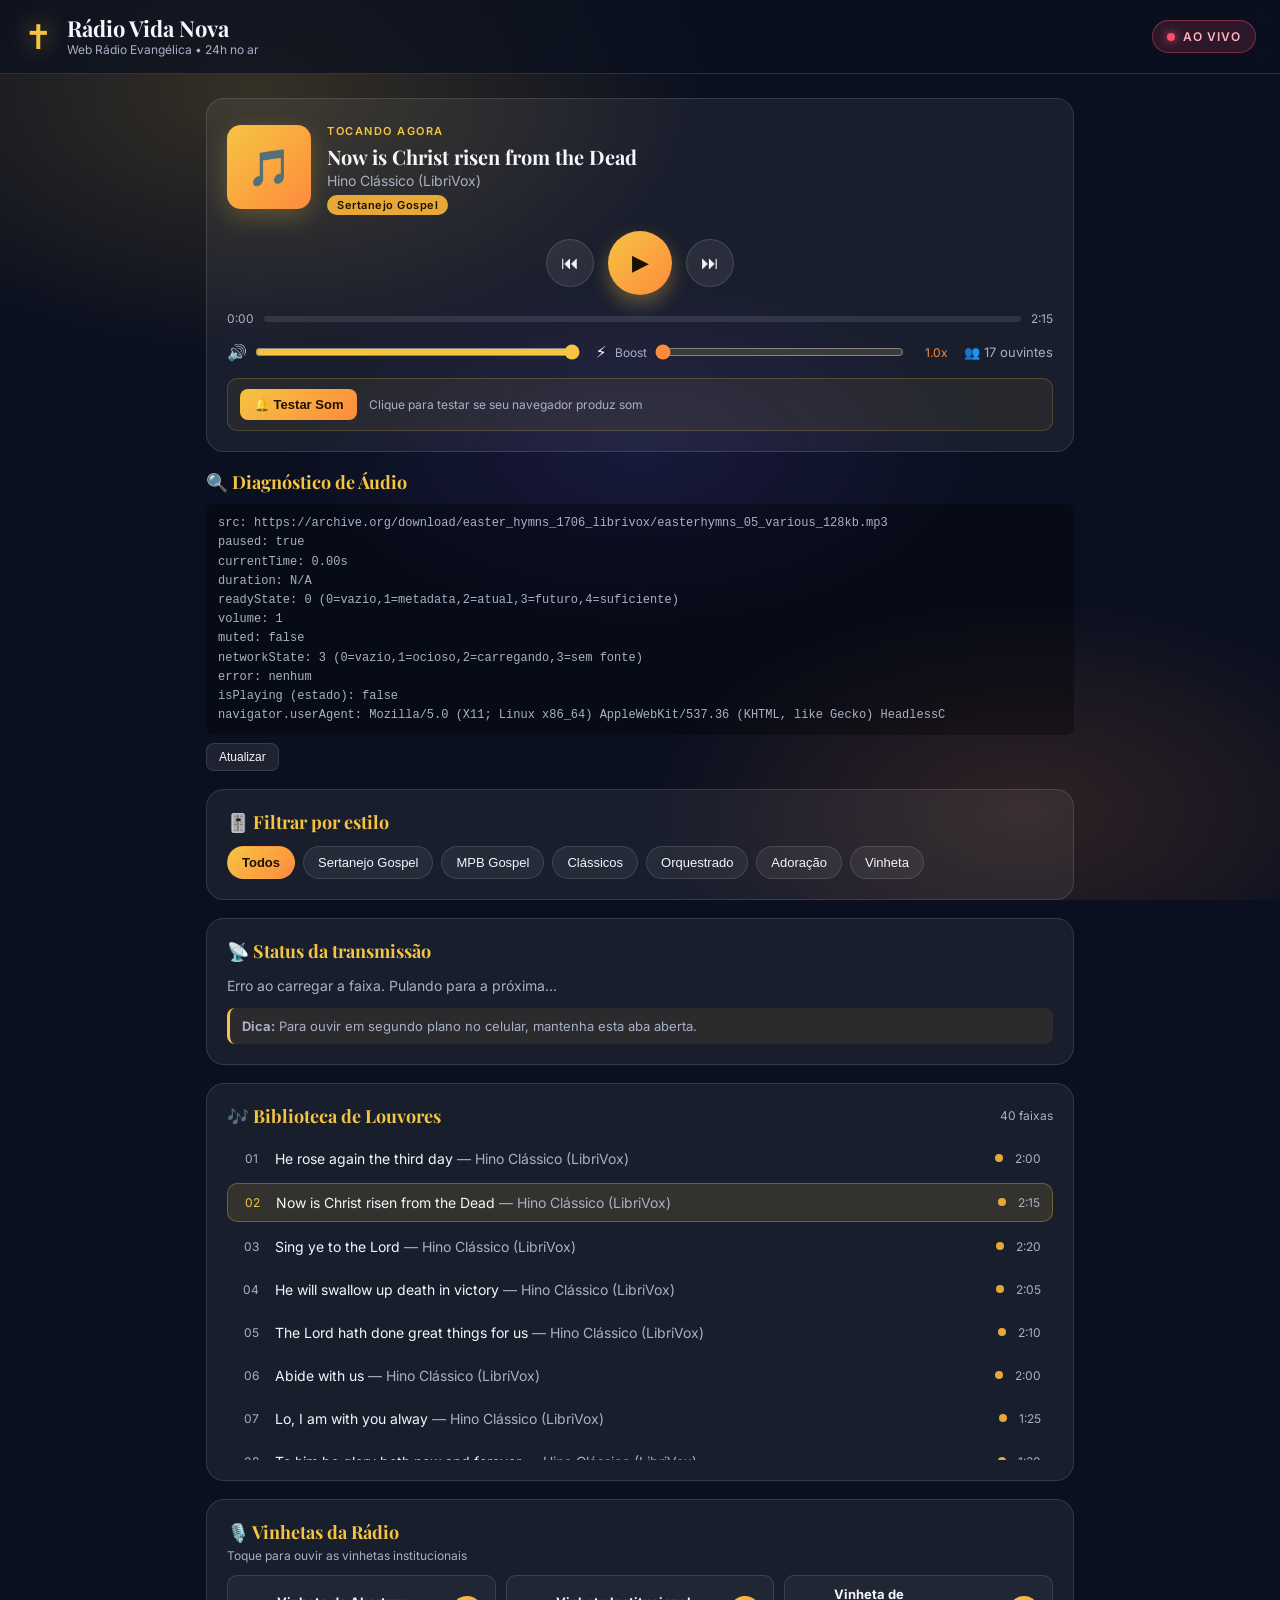
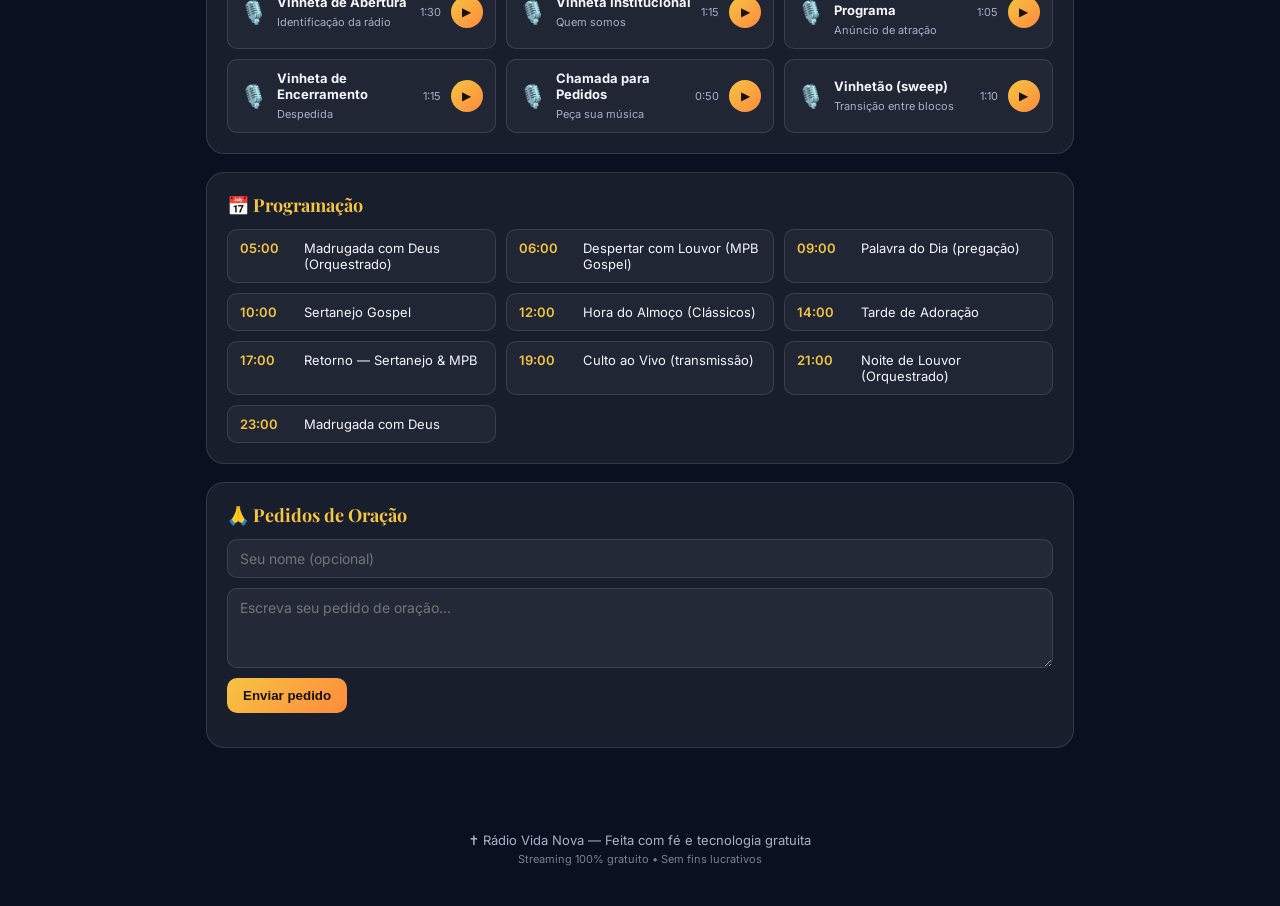
==== index.html @ 23f51cfd "Rádio Vida Nova - Web Rádio Evangélica" ====
<!DOCTYPE html>
<html lang="pt-BR">
<head>
  <meta charset="UTF-8" />
  <meta name="viewport" content="width=device-width, initial-scale=1.0" />
  <title>Rádio Vida Nova — Web Rádio Evangélica</title>
  <meta name="description" content="Rádio Vida Nova — Sertanejo gospel, MPB gospel, clássicos e orquestrados. 24 horas no ar." />
  <link rel="preconnect" href="https://fonts.googleapis.com" />
  <link rel="preconnect" href="https://fonts.gstatic.com" crossorigin />
  <link href="https://fonts.googleapis.com/css2?family=Playfair+Display:wght@600;700&family=Inter:wght@400;500;600&display=swap" rel="stylesheet" />
  <link rel="stylesheet" href="style.css" />
</head>
<body>
  <div class="bg-glow"></div>

  <header class="topbar">
    <div class="brand">
      <span class="brand-icon">✝</span>
      <div>
        <h1>Rádio Vida Nova</h1>
        <p>Web Rádio Evangélica • 24h no ar</p>
      </div>
    </div>
    <div class="live-badge" id="liveBadge">
      <span class="dot"></span> AO VIVO
    </div>
  </header>

  <main class="container">
    <!-- Player principal -->
    <section class="player-card">
      <div class="player-left">
        <div class="cover" id="cover">
          <div class="cover-icon">🎵</div>
          <div class="eq-bars" id="eqBars">
            <span></span><span></span><span></span><span></span><span></span>
          </div>
        </div>
        <div class="track-info">
          <span class="now-playing">Tocando agora</span>
          <h2 id="trackTitle">Bem-vindo à Rádio Vida Nova</h2>
          <p id="trackArtist">Louvores e palavras de fé</p>
          <span class="genre-tag" id="trackGenre"></span>
        </div>
      </div>

      <div class="player-controls">
        <button class="ctrl-btn" id="prevBtn" aria-label="Anterior">⏮</button>
        <button class="ctrl-btn play-btn" id="playBtn" aria-label="Tocar/Pausar">▶</button>
        <button class="ctrl-btn" id="nextBtn" aria-label="Próxima">⏭</button>
      </div>

      <div class="player-progress">
        <span id="currentTime">0:00</span>
        <div class="progress-bar" id="progressBar">
          <div class="progress-fill" id="progressFill"></div>
        </div>
        <span id="duration">0:00</span>
      </div>

      <div class="player-extra">
        <div class="volume">
          <span>🔊</span>
          <input type="range" id="volume" min="0" max="1" step="0.01" value="1" />
        </div>
        <div class="boost">
          <span>⚡</span>
          <label for="boost">Boost</label>
          <input type="range" id="boost" min="1" max="3" step="0.1" value="1" />
          <span id="boostVal">1.0x</span>
        </div>
        <div class="listeners">
          <span>👥</span> <span id="listeners">--</span> ouvintes
        </div>
      </div>

      <!-- Teste de som -->
      <div class="test-sound">
        <button id="testSoundBtn" class="test-btn">🔔 Testar Som</button>
        <span id="testSoundStatus" class="test-status">Clique para testar se seu navegador produz som</span>
      </div>
    </section>

    <!-- Diagnóstico de áudio -->
    <section class="diag-card" id="diagCard">
      <h3>🔍 Diagnóstico de Áudio</h3>
      <div id="diagInfo" class="diag-info">Carregando...</div>
      <button id="refreshDiag" class="diag-btn">Atualizar</button>
    </section>

    <!-- Filtro por gênero -->
    <section class="filter-card">
      <h3>🎚️ Filtrar por estilo</h3>
      <div class="filter-buttons" id="filterButtons">
        <button class="filter-btn active" data-genre="all">Todos</button>
        <button class="filter-btn" data-genre="sertanejo">Sertanejo Gospel</button>
        <button class="filter-btn" data-genre="mpb">MPB Gospel</button>
        <button class="filter-btn" data-genre="classico">Clássicos</button>
        <button class="filter-btn" data-genre="orquestrado">Orquestrado</button>
        <button class="filter-btn" data-genre="adoracao">Adoração</button>
        <button class="filter-btn" data-genre="vinheta">Vinheta</button>
      </div>
    </section>

    <!-- Status -->
    <section class="status-card">
      <h3>📡 Status da transmissão</h3>
      <p id="statusText">Carregando player...</p>
      <div class="tips">
        <strong>Dica:</strong> Para ouvir em segundo plano no celular, mantenha esta aba aberta.
      </div>
    </section>

    <!-- Playlist -->
    <section class="playlist-card">
      <div class="playlist-header">
        <h3>🎶 Biblioteca de Louvores</h3>
        <span id="trackCount">0 faixas</span>
      </div>
      <ul class="playlist" id="playlist"></ul>
    </section>

    <!-- Vinhetas -->
    <section class="vignette-card">
      <h3>🎙️ Vinhetas da Rádio</h3>
      <p class="small">Toque para ouvir as vinhetas institucionais</p>
      <div class="vignette-grid" id="vignetteGrid"></div>
    </section>

    <!-- Programação -->
    <section class="schedule-card">
      <h3>📅 Programação</h3>
      <div class="schedule-grid">
        <div class="schedule-item">
          <span class="time">05:00</span>
          <span class="show">Madrugada com Deus (Orquestrado)</span>
        </div>
        <div class="schedule-item">
          <span class="time">06:00</span>
          <span class="show">Despertar com Louvor (MPB Gospel)</span>
        </div>
        <div class="schedule-item">
          <span class="time">09:00</span>
          <span class="show">Palavra do Dia (pregação)</span>
        </div>
        <div class="schedule-item">
          <span class="time">10:00</span>
          <span class="show">Sertanejo Gospel</span>
        </div>
        <div class="schedule-item">
          <span class="time">12:00</span>
          <span class="show">Hora do Almoço (Clássicos)</span>
        </div>
        <div class="schedule-item">
          <span class="time">14:00</span>
          <span class="show">Tarde de Adoração</span>
        </div>
        <div class="schedule-item">
          <span class="time">17:00</span>
          <span class="show">Retorno — Sertanejo & MPB</span>
        </div>
        <div class="schedule-item">
          <span class="time">19:00</span>
          <span class="show">Culto ao Vivo (transmissão)</span>
        </div>
        <div class="schedule-item">
          <span class="time">21:00</span>
          <span class="show">Noite de Louvor (Orquestrado)</span>
        </div>
        <div class="schedule-item">
          <span class="time">23:00</span>
          <span class="show">Madrugada com Deus</span>
        </div>
      </div>
    </section>

    <!-- Pedidos de oração -->
    <section class="prayer-card">
      <h3>🙏 Pedidos de Oração</h3>
      <form id="prayerForm">
        <input type="text" id="prayerName" placeholder="Seu nome (opcional)" />
        <textarea id="prayerText" placeholder="Escreva seu pedido de oração..." required></textarea>
        <button type="submit" class="submit-btn">Enviar pedido</button>
      </form>
      <div id="prayerList" class="prayer-list"></div>
    </section>
  </main>

  <footer class="footer">
    <p>✝ Rádio Vida Nova — Feita com fé e tecnologia gratuita</p>
    <p class="small">Streaming 100% gratuito • Sem fins lucrativos</p>
  </footer>

  <audio id="audio" preload="metadata"></audio>

  <script src="script.js"></script>
</body>
</html>
---- style.css ----
:root {
  --bg: #0b1020;
  --bg-2: #121833;
  --card: rgba(255, 255, 255, 0.06);
  --card-border: rgba(255, 255, 255, 0.12);
  --text: #f4f6fb;
  --muted: #a9b0c6;
  --accent: #f5c542;
  --accent-2: #ff8a3d;
  --live: #ff4d6d;
  --radius: 18px;
}

* { box-sizing: border-box; margin: 0; padding: 0; }

html, body {
  font-family: 'Inter', system-ui, -apple-system, sans-serif;
  background: var(--bg);
  color: var(--text);
  min-height: 100vh;
  overflow-x: hidden;
}

.bg-glow {
  position: fixed;
  inset: 0;
  background:
    radial-gradient(60% 50% at 20% 10%, rgba(245, 197, 66, 0.18), transparent 60%),
    radial-gradient(50% 40% at 80% 90%, rgba(255, 138, 61, 0.15), transparent 60%),
    radial-gradient(40% 30% at 50% 50%, rgba(124, 92, 255, 0.12), transparent 70%);
  pointer-events: none;
  z-index: 0;
}

.topbar {
  position: sticky;
  top: 0;
  z-index: 10;
  display: flex;
  align-items: center;
  justify-content: space-between;
  padding: 16px 24px;
  backdrop-filter: blur(12px);
  background: rgba(11, 16, 32, 0.7);
  border-bottom: 1px solid var(--card-border);
}

.brand { display: flex; align-items: center; gap: 14px; }
.brand-icon {
  font-size: 34px;
  color: var(--accent);
  filter: drop-shadow(0 0 12px rgba(245,197,66,0.6));
}
.brand h1 {
  font-family: 'Playfair Display', serif;
  font-size: 22px;
  line-height: 1.1;
}
.brand p { color: var(--muted); font-size: 12px; margin-top: 2px; }

.live-badge {
  display: flex;
  align-items: center;
  gap: 8px;
  padding: 8px 14px;
  border-radius: 999px;
  background: rgba(255, 77, 109, 0.15);
  border: 1px solid rgba(255, 77, 109, 0.4);
  color: #ffb3c1;
  font-size: 12px;
  font-weight: 600;
  letter-spacing: 1px;
}
.live-badge .dot {
  width: 8px; height: 8px;
  border-radius: 50%;
  background: var(--live);
  box-shadow: 0 0 10px var(--live);
  animation: pulse 1.4s infinite;
}
@keyframes pulse {
  0%, 100% { opacity: 1; transform: scale(1); }
  50% { opacity: 0.5; transform: scale(1.3); }
}

.container {
  position: relative;
  z-index: 1;
  max-width: 900px;
  margin: 0 auto;
  padding: 24px 16px 60px;
  display: flex;
  flex-direction: column;
  gap: 18px;
}

.card, .player-card, .status-card, .playlist-card, .schedule-card, .prayer-card, .filter-card, .vignette-card {
  background: var(--card);
  border: 1px solid var(--card-border);
  border-radius: var(--radius);
  padding: 20px;
  backdrop-filter: blur(8px);
}

.player-card {
  display: grid;
  gap: 16px;
}
.player-left {
  display: flex;
  align-items: center;
  gap: 16px;
}
.cover {
  width: 84px; height: 84px;
  border-radius: 14px;
  background: linear-gradient(135deg, var(--accent), var(--accent-2));
  display: flex;
  align-items: center;
  justify-content: center;
  font-size: 36px;
  flex-shrink: 0;
  box-shadow: 0 8px 24px rgba(245,197,66,0.25);
}
.cover.playing {
  animation: spin 12s linear infinite;
}
.cover .eq-bars {
  position: absolute;
  bottom: 6px;
  left: 50%;
  transform: translateX(-50%);
  display: flex;
  gap: 3px;
  align-items: flex-end;
  height: 24px;
  opacity: 0;
  transition: opacity 0.3s;
}
.cover.playing .eq-bars { opacity: 1; }
.eq-bars span {
  width: 4px;
  background: #1a1200;
  border-radius: 2px;
  animation: eq 0.8s ease-in-out infinite;
}
.eq-bars span:nth-child(1) { height: 8px; animation-delay: 0s; }
.eq-bars span:nth-child(2) { height: 16px; animation-delay: 0.1s; }
.eq-bars span:nth-child(3) { height: 24px; animation-delay: 0.2s; }
.eq-bars span:nth-child(4) { height: 12px; animation-delay: 0.3s; }
.eq-bars span:nth-child(5) { height: 18px; animation-delay: 0.4s; }
@keyframes eq {
  0%, 100% { transform: scaleY(0.4); }
  50% { transform: scaleY(1); }
}
.cover { position: relative; overflow: hidden; }
@keyframes spin {
  from { transform: rotate(0deg); }
  to { transform: rotate(360deg); }
}
.track-info { min-width: 0; }
.now-playing {
  font-size: 11px;
  text-transform: uppercase;
  letter-spacing: 1.5px;
  color: var(--accent);
  font-weight: 600;
}
.track-info h2 {
  font-family: 'Playfair Display', serif;
  font-size: 20px;
  margin-top: 4px;
  white-space: nowrap;
  overflow: hidden;
  text-overflow: ellipsis;
}
.track-info p { color: var(--muted); font-size: 14px; margin-top: 2px; }
.genre-tag {
  display: inline-block;
  margin-top: 6px;
  padding: 3px 10px;
  border-radius: 999px;
  font-size: 11px;
  font-weight: 600;
  color: #1a1200;
  letter-spacing: 0.5px;
}

.player-controls {
  display: flex;
  align-items: center;
  justify-content: center;
  gap: 14px;
}
.ctrl-btn {
  background: rgba(255,255,255,0.08);
  border: 1px solid var(--card-border);
  color: var(--text);
  width: 48px; height: 48px;
  border-radius: 50%;
  font-size: 18px;
  cursor: pointer;
  transition: all 0.2s;
  display: flex; align-items: center; justify-content: center;
}
.ctrl-btn:hover { background: rgba(255,255,255,0.15); transform: scale(1.05); }
.play-btn {
  width: 64px; height: 64px;
  background: linear-gradient(135deg, var(--accent), var(--accent-2));
  color: #1a1200;
  font-size: 22px;
  border: none;
  box-shadow: 0 8px 20px rgba(245,197,66,0.35);
}
.play-btn:hover { transform: scale(1.08); }

.player-progress {
  display: flex;
  align-items: center;
  gap: 10px;
  font-size: 12px;
  color: var(--muted);
}
.progress-bar {
  flex: 1;
  height: 6px;
  background: rgba(255,255,255,0.1);
  border-radius: 999px;
  cursor: pointer;
  overflow: hidden;
}
.progress-fill {
  height: 100%;
  width: 0%;
  background: linear-gradient(90deg, var(--accent), var(--accent-2));
  border-radius: 999px;
  transition: width 0.1s linear;
}

.player-extra {
  display: flex;
  align-items: center;
  justify-content: space-between;
  gap: 16px;
  flex-wrap: wrap;
}
.volume {
  display: flex;
  align-items: center;
  gap: 8px;
  flex: 1;
  min-width: 140px;
}
.volume input { flex: 1; accent-color: var(--accent); }
.boost {
  display: flex;
  align-items: center;
  gap: 8px;
  flex: 1;
  min-width: 160px;
}
.boost label { font-size: 12px; color: var(--muted); }
.boost input { flex: 1; accent-color: var(--accent-2); }
#boostVal { font-size: 12px; color: var(--accent-2); min-width: 36px; text-align: right; }
.listeners { font-size: 13px; color: var(--muted); }

/* Filtro por gênero */
.filter-card h3 { font-family: 'Playfair Display', serif; font-size: 18px; margin-bottom: 12px; color: var(--accent); }
.filter-buttons {
  display: flex;
  flex-wrap: wrap;
  gap: 8px;
}
.filter-btn {
  background: rgba(255,255,255,0.06);
  border: 1px solid var(--card-border);
  color: var(--text);
  padding: 8px 14px;
  border-radius: 999px;
  font-size: 13px;
  cursor: pointer;
  transition: all 0.2s;
}
.filter-btn:hover { background: rgba(255,255,255,0.12); }
.filter-btn.active {
  background: linear-gradient(135deg, var(--accent), var(--accent-2));
  color: #1a1200;
  border-color: transparent;
  font-weight: 600;
}

/* Vinhetas */
.vignette-card h3 { font-family: 'Playfair Display', serif; font-size: 18px; margin-bottom: 4px; color: var(--accent); }
.vignette-card .small { color: var(--muted); font-size: 12px; margin-bottom: 12px; }
.vignette-grid {
  display: grid;
  grid-template-columns: repeat(auto-fit, minmax(220px, 1fr));
  gap: 10px;
}
.vignette-item {
  display: flex;
  align-items: center;
  gap: 10px;
  padding: 10px 12px;
  background: rgba(255,255,255,0.04);
  border: 1px solid var(--card-border);
  border-radius: 10px;
}
.v-icon { font-size: 22px; }
.v-info { flex: 1; min-width: 0; }
.v-info strong { display: block; font-size: 13px; }
.v-info span { font-size: 11px; color: var(--muted); }
.v-dur { font-size: 11px; color: var(--muted); }
.v-play {
  background: linear-gradient(135deg, var(--accent), var(--accent-2));
  color: #1a1200;
  border: none;
  width: 32px; height: 32px;
  border-radius: 50%;
  cursor: pointer;
  font-size: 12px;
  flex-shrink: 0;
}
.v-play:hover { transform: scale(1.1); }

/* Genre dot na playlist */
.genre-dot {
  width: 8px; height: 8px;
  border-radius: 50%;
  flex-shrink: 0;
}

.status-card h3, .playlist-card h3, .schedule-card h3, .prayer-card h3 {
  font-family: 'Playfair Display', serif;
  font-size: 18px;
  margin-bottom: 12px;
  color: var(--accent);
}
#statusText { color: var(--muted); font-size: 14px; line-height: 1.6; }
.tips {
  margin-top: 10px;
  padding: 10px 12px;
  background: rgba(245,197,66,0.08);
  border-left: 3px solid var(--accent);
  border-radius: 8px;
  font-size: 13px;
  color: var(--muted);
}

.playlist-header {
  display: flex;
  justify-content: space-between;
  align-items: center;
  margin-bottom: 12px;
}
.playlist-header h3 { margin-bottom: 0; }
#trackCount { font-size: 12px; color: var(--muted); }

.playlist {
  list-style: none;
  max-height: 320px;
  overflow-y: auto;
  display: flex;
  flex-direction: column;
  gap: 6px;
}
.playlist::-webkit-scrollbar { width: 6px; }
.playlist::-webkit-scrollbar-thumb { background: rgba(255,255,255,0.15); border-radius: 999px; }

.playlist li {
  display: flex;
  align-items: center;
  gap: 12px;
  padding: 10px 12px;
  border-radius: 10px;
  cursor: pointer;
  transition: background 0.15s;
  font-size: 14px;
}
.playlist li:hover { background: rgba(255,255,255,0.06); }
.playlist li.active {
  background: rgba(245,197,66,0.12);
  border: 1px solid rgba(245,197,66,0.3);
}
.playlist li .idx {
  width: 24px;
  color: var(--muted);
  font-size: 12px;
  text-align: center;
}
.playlist li.active .idx { color: var(--accent); }
.playlist li .title { flex: 1; }
.playlist li .dur { color: var(--muted); font-size: 12px; }

.schedule-grid {
  display: grid;
  grid-template-columns: repeat(auto-fit, minmax(220px, 1fr));
  gap: 10px;
}
.schedule-item {
  display: flex;
  gap: 12px;
  padding: 10px 12px;
  background: rgba(255,255,255,0.04);
  border-radius: 10px;
  border: 1px solid var(--card-border);
}
.schedule-item .time {
  color: var(--accent);
  font-weight: 600;
  font-size: 13px;
  min-width: 52px;
}
.schedule-item .show { font-size: 13px; color: var(--text); }

.prayer-card form {
  display: flex;
  flex-direction: column;
  gap: 10px;
  margin-bottom: 14px;
}
.prayer-card input, .prayer-card textarea {
  background: rgba(255,255,255,0.05);
  border: 1px solid var(--card-border);
  border-radius: 10px;
  padding: 10px 12px;
  color: var(--text);
  font-family: inherit;
  font-size: 14px;
  resize: vertical;
}
.prayer-card textarea { min-height: 80px; }
.submit-btn {
  background: linear-gradient(135deg, var(--accent), var(--accent-2));
  color: #1a1200;
  border: none;
  padding: 10px 16px;
  border-radius: 10px;
  font-weight: 600;
  cursor: pointer;
  transition: transform 0.15s;
  align-self: flex-start;
}
.submit-btn:hover { transform: translateY(-1px); }
.prayer-list {
  display: flex;
  flex-direction: column;
  gap: 8px;
  max-height: 260px;
  overflow-y: auto;
}
.prayer-item {
  padding: 10px 12px;
  background: rgba(255,255,255,0.04);
  border-radius: 10px;
  border-left: 3px solid var(--accent);
  font-size: 13px;
}
.prayer-item .name { color: var(--accent); font-weight: 600; font-size: 12px; }
.prayer-item .text { color: var(--muted); margin-top: 4px; }

.footer {
  position: relative;
  z-index: 1;
  text-align: center;
  padding: 24px 16px 40px;
  color: var(--muted);
  font-size: 13px;
}
.footer .small { font-size: 11px; margin-top: 4px; opacity: 0.7; }

/* Teste de som */
.test-sound {
  display: flex;
  align-items: center;
  gap: 12px;
  flex-wrap: wrap;
  padding: 10px 12px;
  background: rgba(245,197,66,0.06);
  border: 1px solid rgba(245,197,66,0.2);
  border-radius: 10px;
}
.test-btn {
  background: linear-gradient(135deg, var(--accent), var(--accent-2));
  color: #1a1200;
  border: none;
  padding: 8px 14px;
  border-radius: 8px;
  font-weight: 600;
  cursor: pointer;
  font-size: 13px;
}
.test-btn:hover { transform: translateY(-1px); }
.test-status { font-size: 12px; color: var(--muted); }

/* Diagnóstico */
.diag-card h3 { font-family: 'Playfair Display', serif; font-size: 18px; margin-bottom: 10px; color: var(--accent); }
.diag-info {
  font-family: 'Consolas', 'Courier New', monospace;
  font-size: 12px;
  color: var(--muted);
  background: rgba(0,0,0,0.3);
  padding: 10px 12px;
  border-radius: 8px;
  line-height: 1.6;
  white-space: pre-wrap;
  word-break: break-all;
}
.diag-btn {
  margin-top: 8px;
  background: rgba(255,255,255,0.08);
  border: 1px solid var(--card-border);
  color: var(--text);
  padding: 6px 12px;
  border-radius: 8px;
  cursor: pointer;
  font-size: 12px;
}

@media (max-width: 600px) {
  .topbar { padding: 12px 16px; }
  .brand h1 { font-size: 18px; }
  .cover { width: 64px; height: 64px; font-size: 28px; }
  .track-info h2 { font-size: 17px; }
}
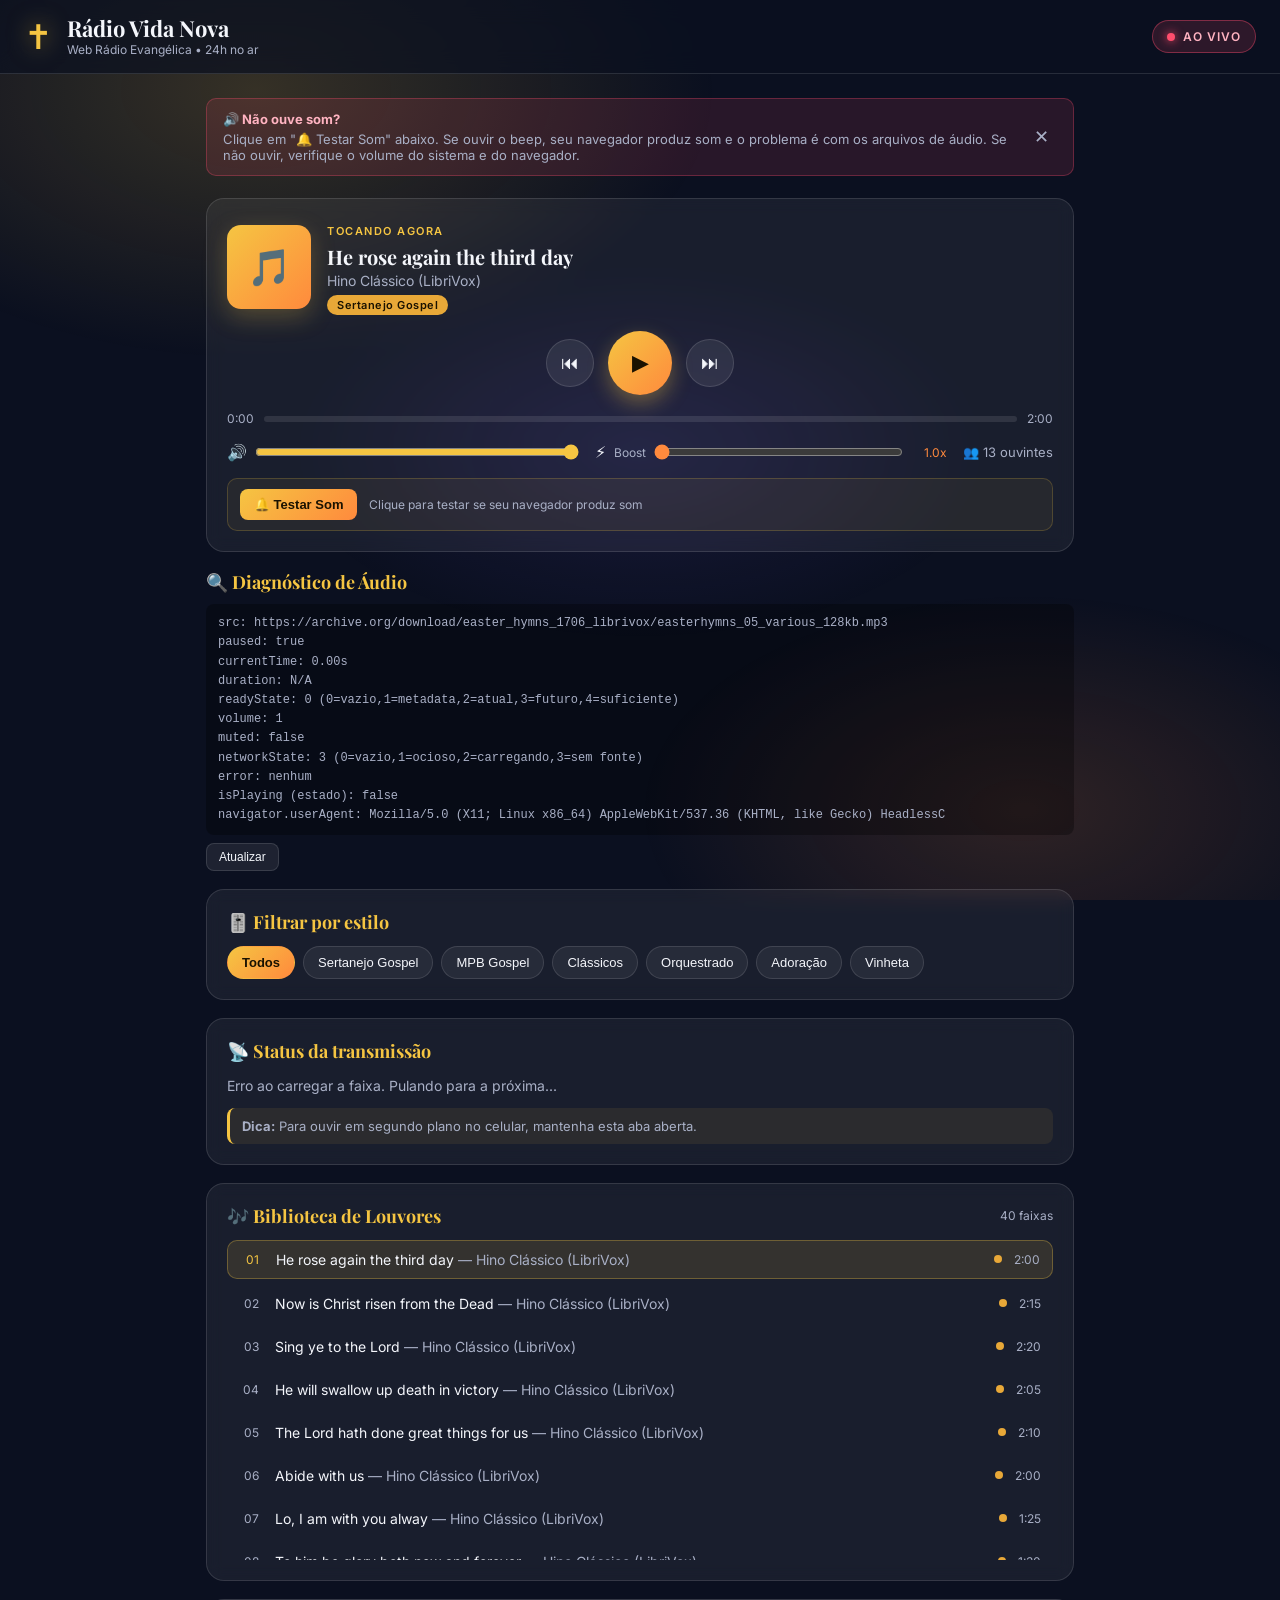
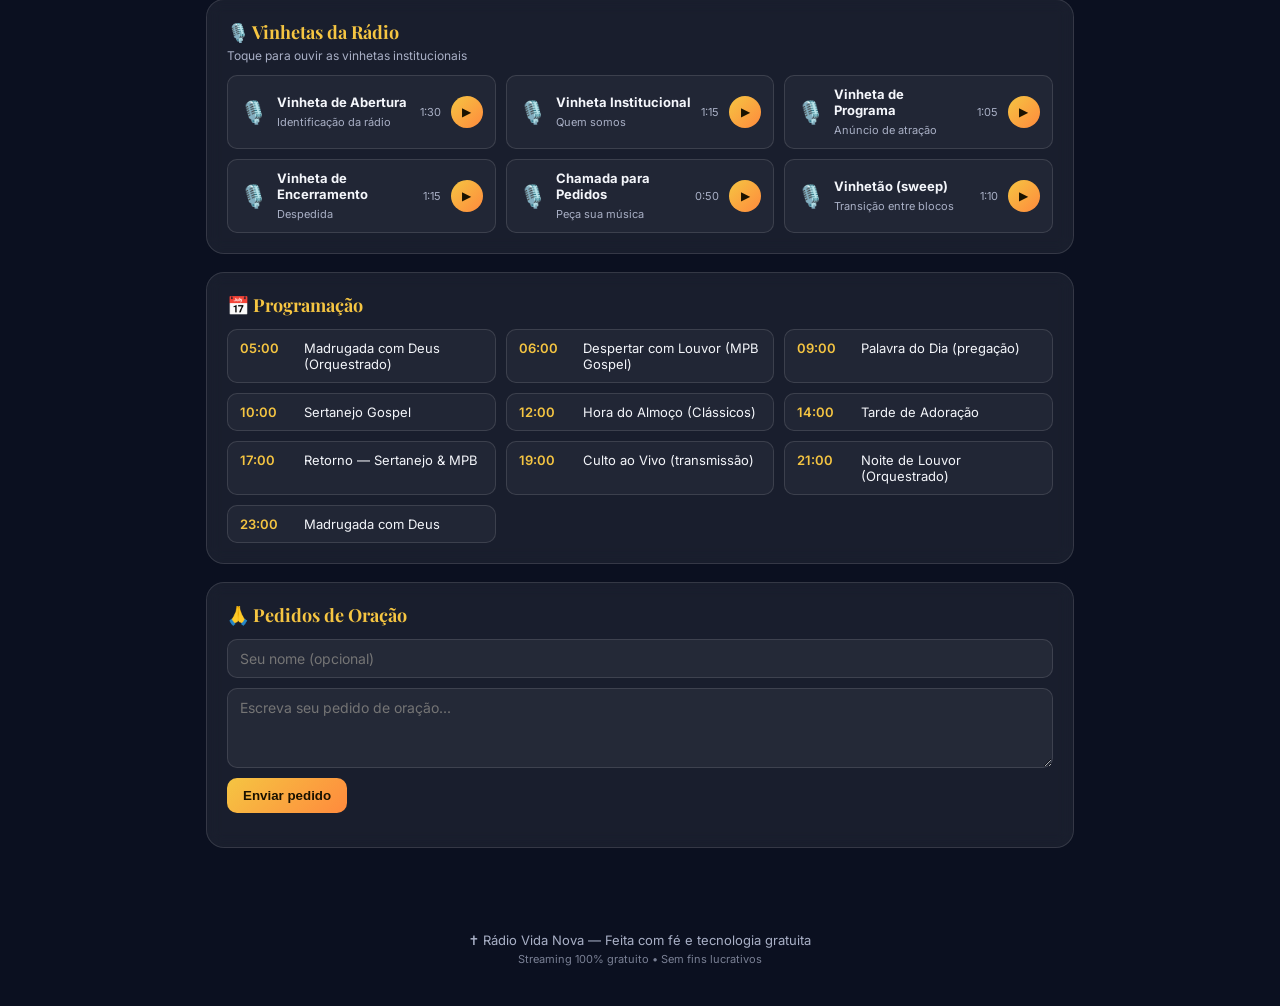
==== commit f5d083aa: "Adicionar banner de diagnóstico de som" ====
--- a/index.html
+++ b/index.html
@@ -27,6 +27,15 @@
   </header>
 
   <main class="container">
+    <!-- Aviso de diagnóstico -->
+    <section class="diag-banner" id="diagBanner">
+      <div class="diag-banner-content">
+        <strong>🔊 Não ouve som?</strong>
+        <span>Clique em "🔔 Testar Som" abaixo. Se ouvir o beep, seu navegador produz som e o problema é com os arquivos de áudio. Se não ouvir, verifique o volume do sistema e do navegador.</span>
+      </div>
+      <button id="closeBanner" class="close-banner">✕</button>
+    </section>
+
     <!-- Player principal -->
     <section class="player-card">
       <div class="player-left">
--- a/style.css
+++ b/style.css
@@ -469,6 +469,37 @@
 }
 .footer .small { font-size: 11px; margin-top: 4px; opacity: 0.7; }
 
+/* Banner de diagnóstico */
+.diag-banner {
+  display: flex;
+  align-items: center;
+  justify-content: space-between;
+  gap: 12px;
+  padding: 12px 16px;
+  background: rgba(255, 77, 109, 0.12);
+  border: 1px solid rgba(255, 77, 109, 0.3);
+  border-radius: 10px;
+  margin-bottom: 4px;
+}
+.diag-banner-content {
+  display: flex;
+  flex-direction: column;
+  gap: 4px;
+  font-size: 13px;
+}
+.diag-banner-content strong { color: #ffb3c1; }
+.diag-banner-content span { color: var(--muted); }
+.close-banner {
+  background: none;
+  border: none;
+  color: var(--muted);
+  font-size: 18px;
+  cursor: pointer;
+  padding: 4px 8px;
+  flex-shrink: 0;
+}
+.close-banner:hover { color: var(--text); }
+
 /* Teste de som */
 .test-sound {
   display: flex;
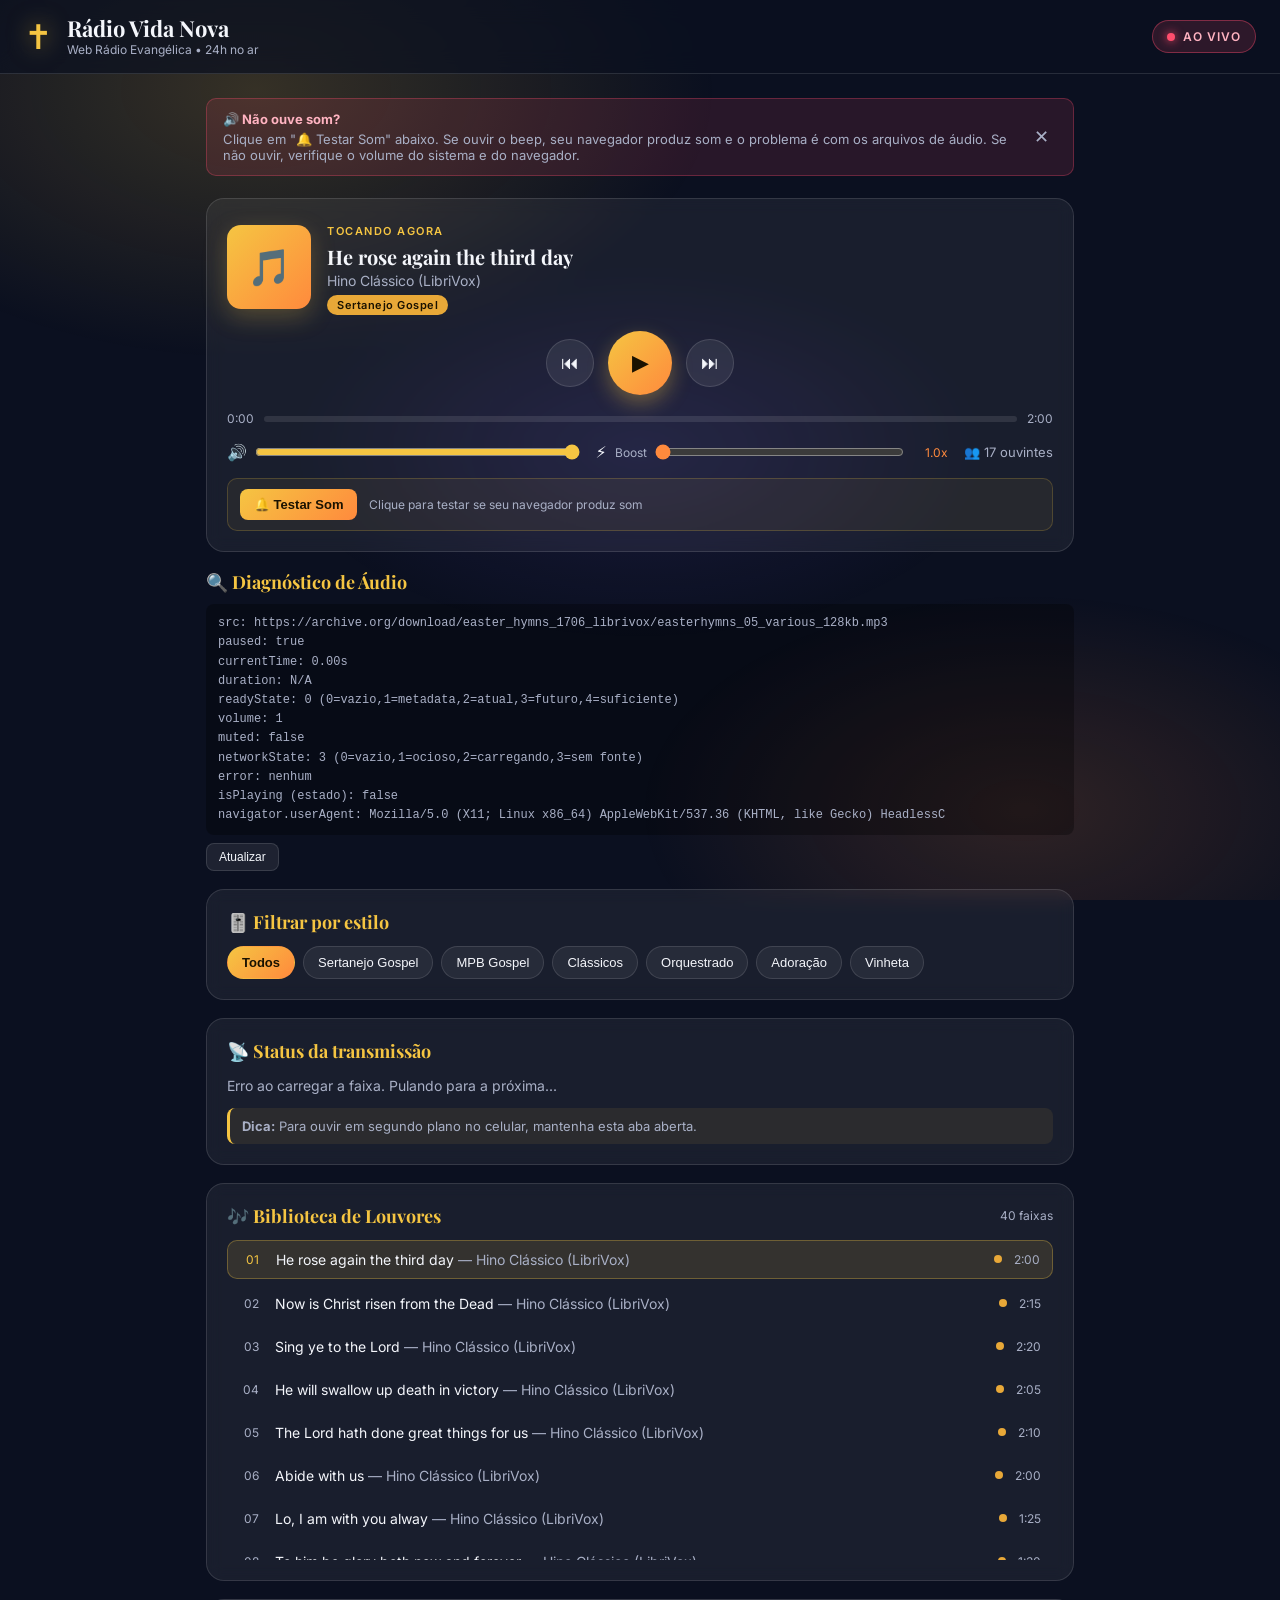
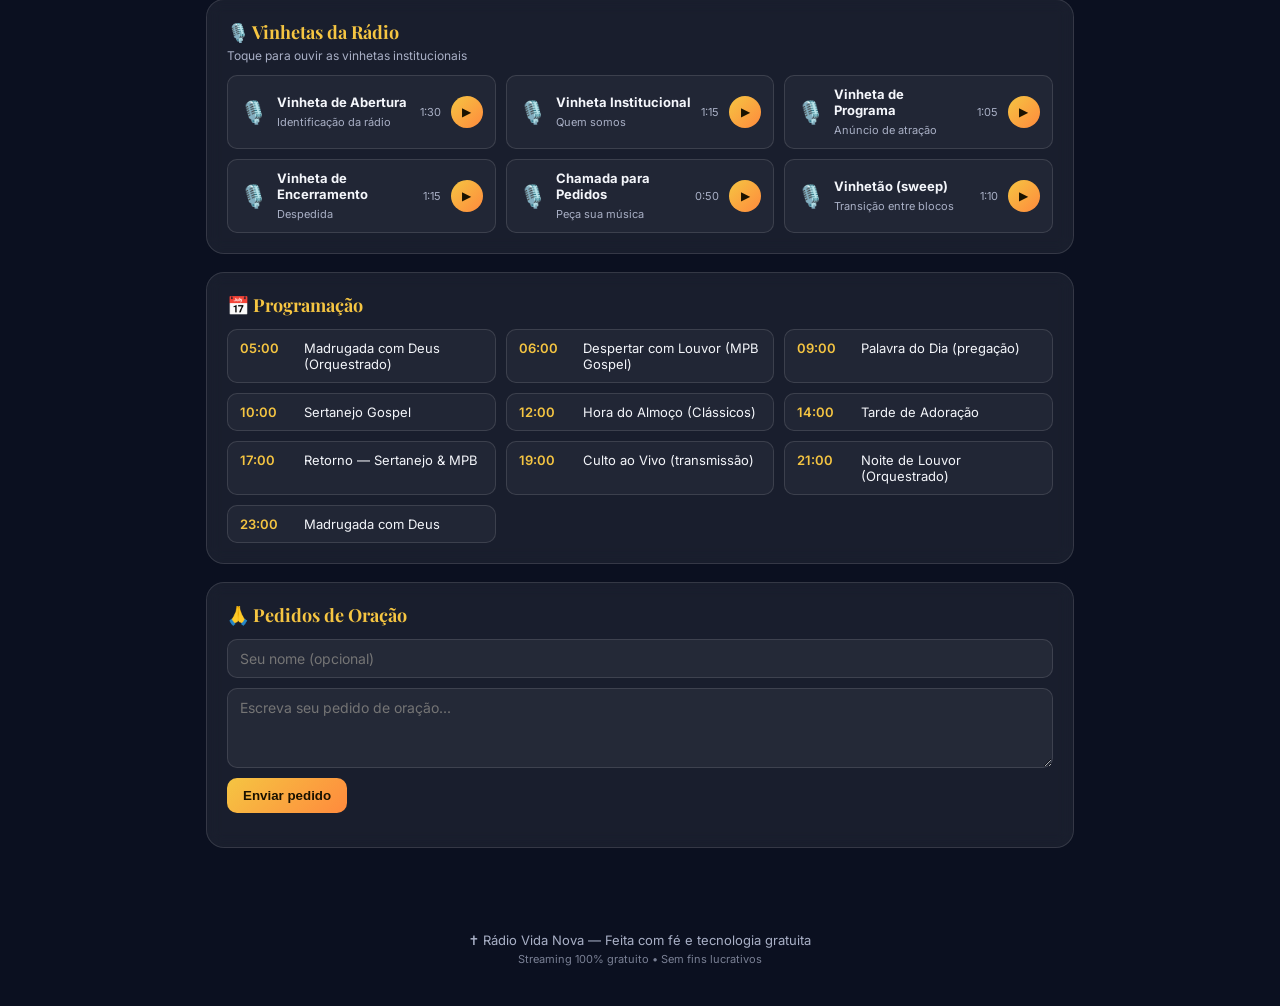
==== commit 05296596: "Corrigir áudio no mobile: AudioContext na interação do usuário" ====
--- a/index.html
+++ b/index.html
@@ -200,7 +200,7 @@
     <p class="small">Streaming 100% gratuito • Sem fins lucrativos</p>
   </footer>
 
-  <audio id="audio" preload="metadata"></audio>
+  <audio id="audio" preload="metadata" muted="false"></audio>
 
   <script src="script.js"></script>
 </body>
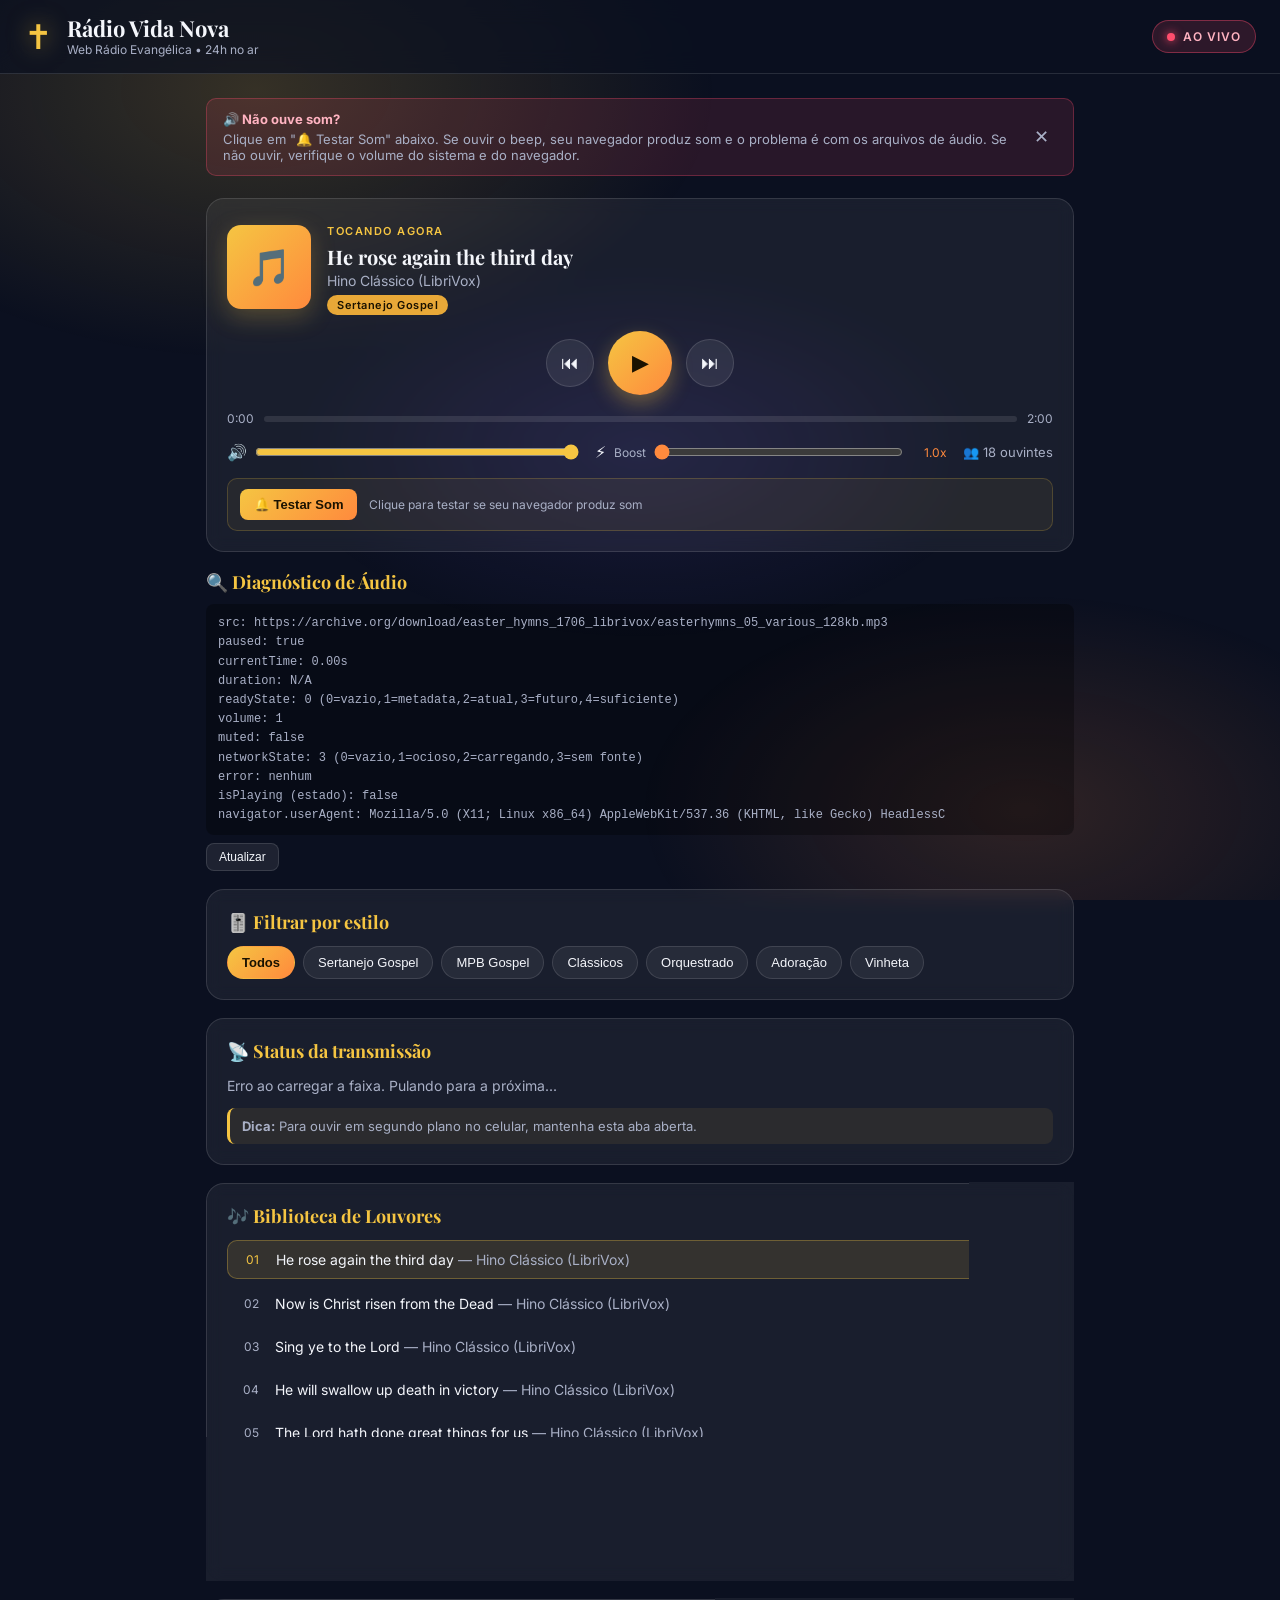
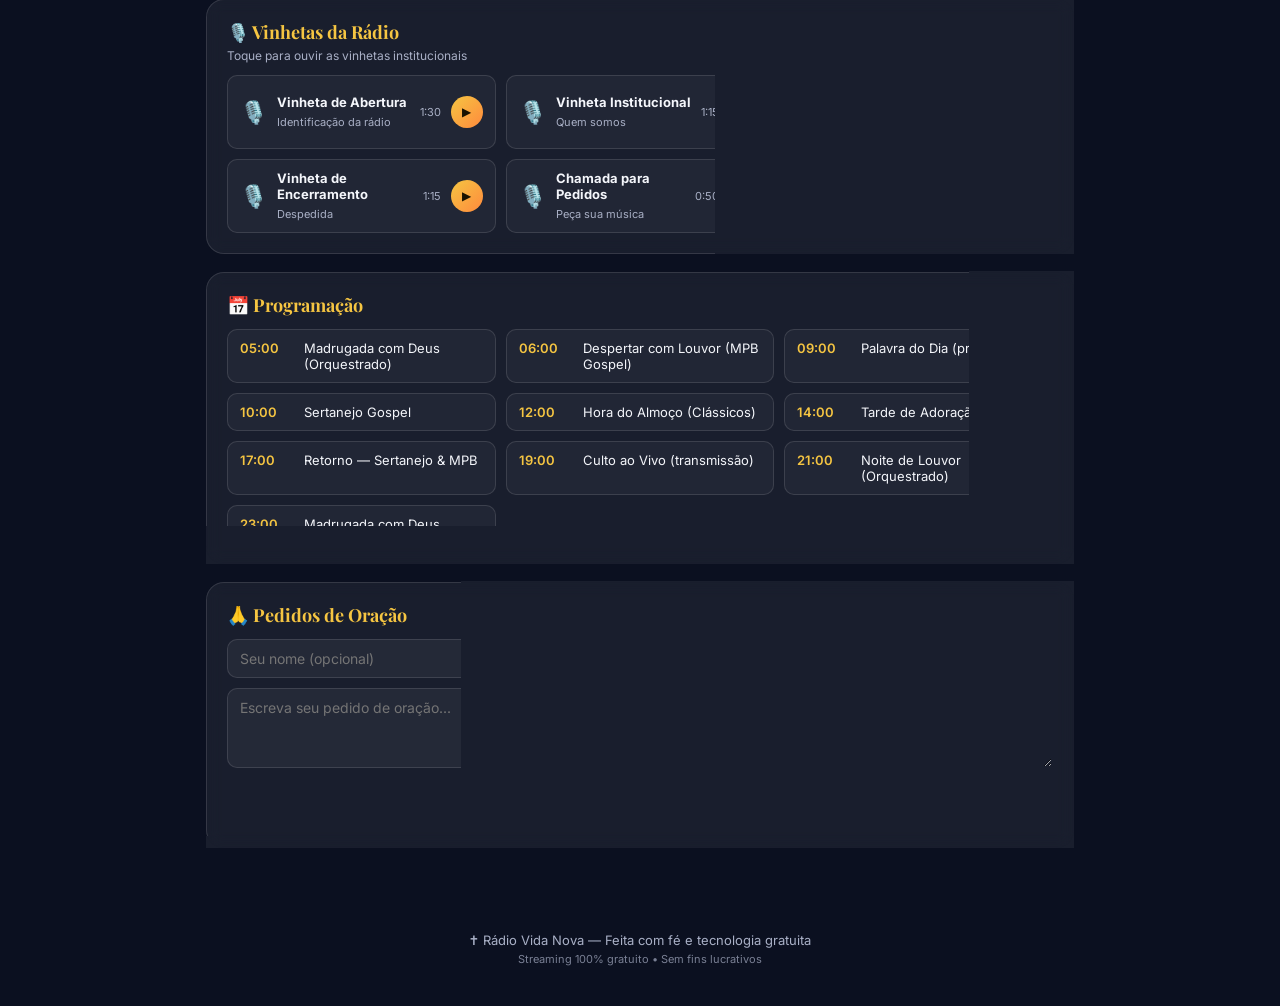
==== commit 193403fd: "Adicionar suporte PWA (Progressive Web App)" ====
--- a/index.html
+++ b/index.html
@@ -5,6 +5,13 @@
   <meta name="viewport" content="width=device-width, initial-scale=1.0" />
   <title>Rádio Vida Nova — Web Rádio Evangélica</title>
   <meta name="description" content="Rádio Vida Nova — Sertanejo gospel, MPB gospel, clássicos e orquestrados. 24 horas no ar." />
+  <!-- PWA -->
+  <link rel="manifest" href="manifest.json" />
+  <meta name="theme-color" content="#f5c542" />
+  <meta name="apple-mobile-web-app-capable" content="yes" />
+  <meta name="apple-mobile-web-app-status-bar-style" content="black-translucent" />
+  <meta name="apple-mobile-web-app-title" content="Rádio Vida Nova" />
+  <link rel="apple-touch-icon" href="icon-192.svg" />
   <link rel="preconnect" href="https://fonts.googleapis.com" />
   <link rel="preconnect" href="https://fonts.gstatic.com" crossorigin />
   <link href="https://fonts.googleapis.com/css2?family=Playfair+Display:wght@600;700&family=Inter:wght@400;500;600&display=swap" rel="stylesheet" />
@@ -12,6 +19,19 @@
 </head>
 <body>
   <div class="bg-glow"></div>
+
+  <!-- Banner de instalação PWA -->
+  <div class="install-banner" id="installBanner" style="display:none;">
+    <div class="install-content">
+      <span>📱</span>
+      <div>
+        <strong>Instalar Rádio Vida Nova</strong>
+        <span>Adicione à tela inicial para acessar como app</span>
+      </div>
+    </div>
+    <button id="installBtn" class="install-btn">Instalar</button>
+    <button id="dismissInstall" class="close-banner">✕</button>
+  </div>
 
   <header class="topbar">
     <div class="brand">
--- a/style.css
+++ b/style.css
@@ -469,6 +469,45 @@
 }
 .footer .small { font-size: 11px; margin-top: 4px; opacity: 0.7; }
 
+/* Banner de instalação PWA */
+.install-banner {
+  display: flex;
+  align-items: center;
+  justify-content: space-between;
+  gap: 12px;
+  padding: 12px 16px;
+  background: rgba(245, 197, 66, 0.12);
+  border: 1px solid rgba(245, 197, 66, 0.3);
+  border-radius: 10px;
+  margin: 8px 16px 0;
+}
+.install-content {
+  display: flex;
+  align-items: center;
+  gap: 12px;
+  flex: 1;
+}
+.install-content span:first-child { font-size: 24px; }
+.install-content div {
+  display: flex;
+  flex-direction: column;
+  gap: 2px;
+}
+.install-content strong { color: var(--accent); font-size: 14px; }
+.install-content span:last-child { color: var(--muted); font-size: 12px; }
+.install-btn {
+  background: linear-gradient(135deg, var(--accent), var(--accent-2));
+  color: #1a1200;
+  border: none;
+  padding: 8px 16px;
+  border-radius: 8px;
+  font-weight: 600;
+  cursor: pointer;
+  font-size: 13px;
+  flex-shrink: 0;
+}
+.install-btn:hover { transform: translateY(-1px); }
+
 /* Banner de diagnóstico */
 .diag-banner {
   display: flex;
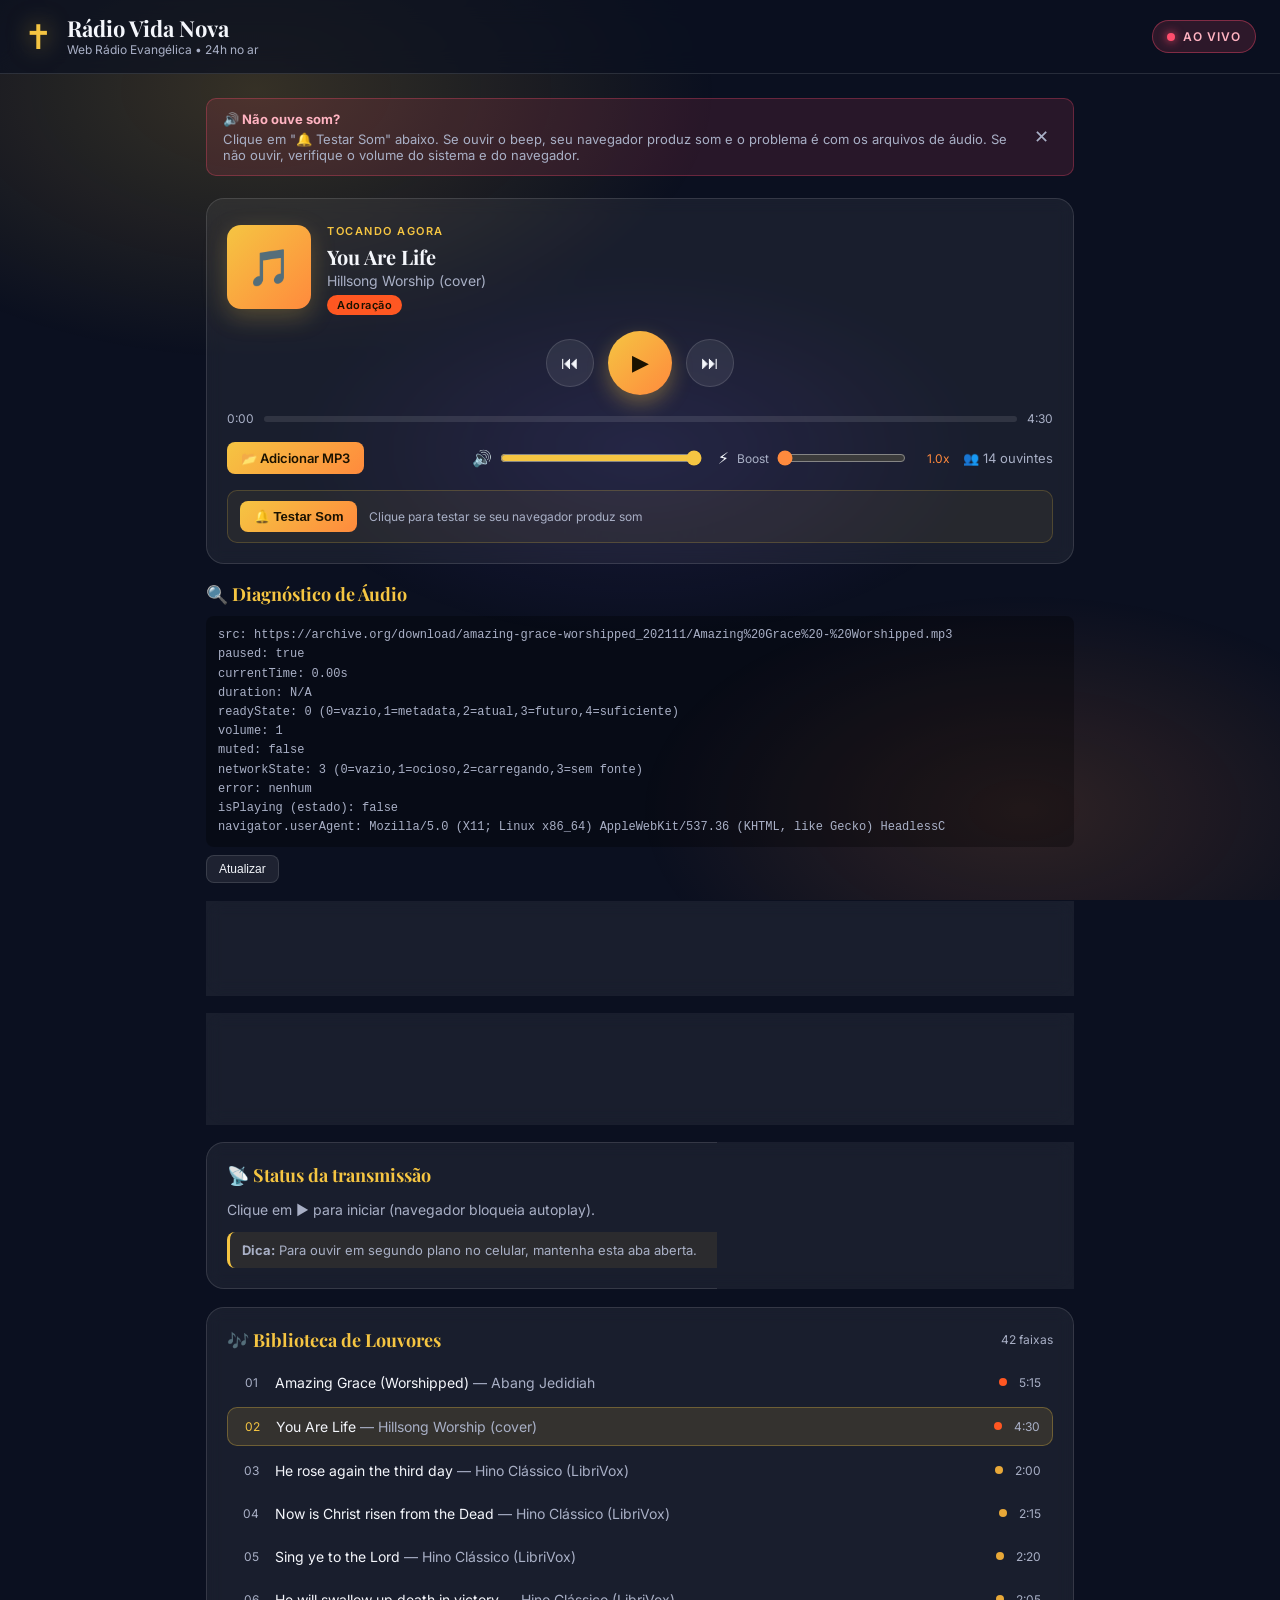
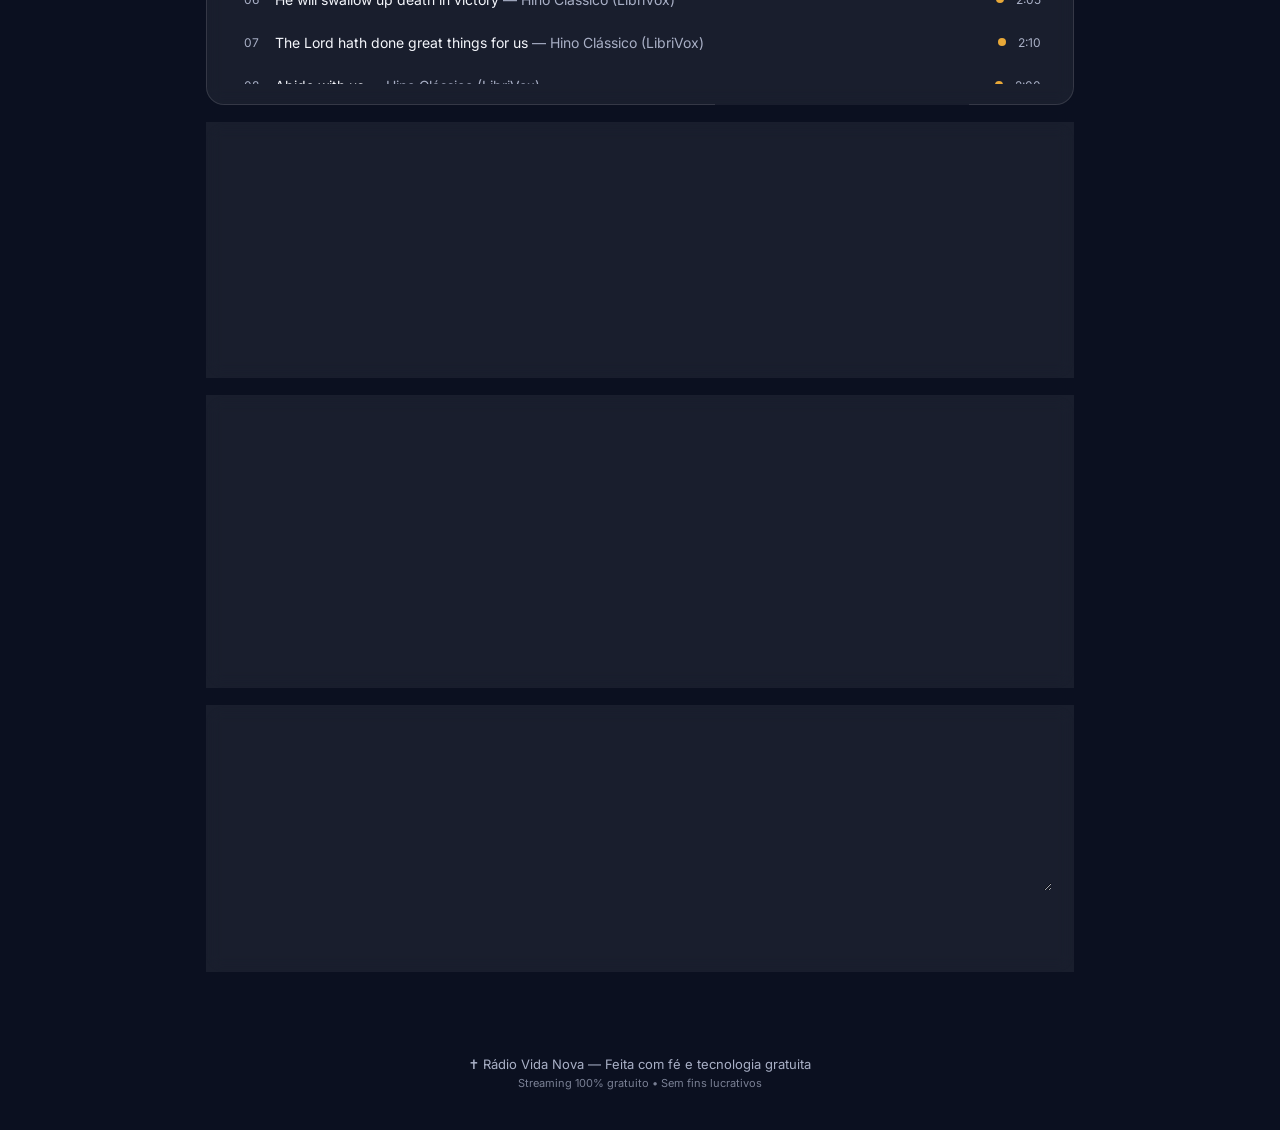
==== commit e304cab6: "Adicionar seletor de arquivos MP3 do computador (file picker + drag & drop)" ====
--- a/index.html
+++ b/index.html
@@ -88,6 +88,13 @@
       </div>
 
       <div class="player-extra">
+        <div class="file-picker">
+          <label for="fileInput" class="file-btn" title="Adicionar MP3 do computador">
+            📂 Adicionar MP3
+          </label>
+          <input type="file" id="fileInput" accept="audio/*,.mp3" multiple style="display:none;" />
+          <span id="fileCount" class="file-count"></span>
+        </div>
         <div class="volume">
           <span>🔊</span>
           <input type="range" id="volume" min="0" max="1" step="0.01" value="1" />
@@ -115,6 +122,13 @@
       <h3>🔍 Diagnóstico de Áudio</h3>
       <div id="diagInfo" class="diag-info">Carregando...</div>
       <button id="refreshDiag" class="diag-btn">Atualizar</button>
+    </section>
+
+    <!-- Área de arrastar e soltar MP3 -->
+    <section class="drop-zone-card">
+      <div class="drop-zone" id="dropZone">
+        <span>📂 Arraste arquivos MP3 aqui ou clique em "Adicionar MP3"</span>
+      </div>
     </section>
 
     <!-- Filtro por gênero -->
--- a/style.css
+++ b/style.css
@@ -94,7 +94,7 @@
   gap: 18px;
 }
 
-.card, .player-card, .status-card, .playlist-card, .schedule-card, .prayer-card, .filter-card, .vignette-card {
+.card, .player-card, .status-card, .playlist-card, .schedule-card, .prayer-card, .filter-card, .vignette-card, .drop-zone-card {
   background: var(--card);
   border: 1px solid var(--card-border);
   border-radius: var(--radius);
@@ -539,6 +539,48 @@
 }
 .close-banner:hover { color: var(--text); }
 
+/* Seletor de arquivos */
+.file-picker {
+  display: flex;
+  align-items: center;
+  gap: 8px;
+  flex: 1;
+  min-width: 140px;
+}
+.file-btn {
+  background: linear-gradient(135deg, var(--accent), var(--accent-2));
+  color: #1a1200;
+  padding: 8px 14px;
+  border-radius: 8px;
+  font-weight: 600;
+  cursor: pointer;
+  font-size: 13px;
+  transition: transform 0.15s;
+  white-space: nowrap;
+}
+.file-btn:hover { transform: translateY(-1px); }
+.file-count {
+  font-size: 11px;
+  color: var(--muted);
+}
+
+/* Área de drag & drop */
+.drop-zone {
+  border: 2px dashed rgba(245,197,66,0.3);
+  border-radius: 10px;
+  padding: 16px;
+  text-align: center;
+  color: var(--muted);
+  font-size: 13px;
+  transition: all 0.2s;
+  cursor: pointer;
+}
+.drop-zone:hover, .drop-zone.drag-over {
+  border-color: var(--accent);
+  background: rgba(245,197,66,0.05);
+  color: var(--text);
+}
+
 /* Teste de som */
 .test-sound {
   display: flex;
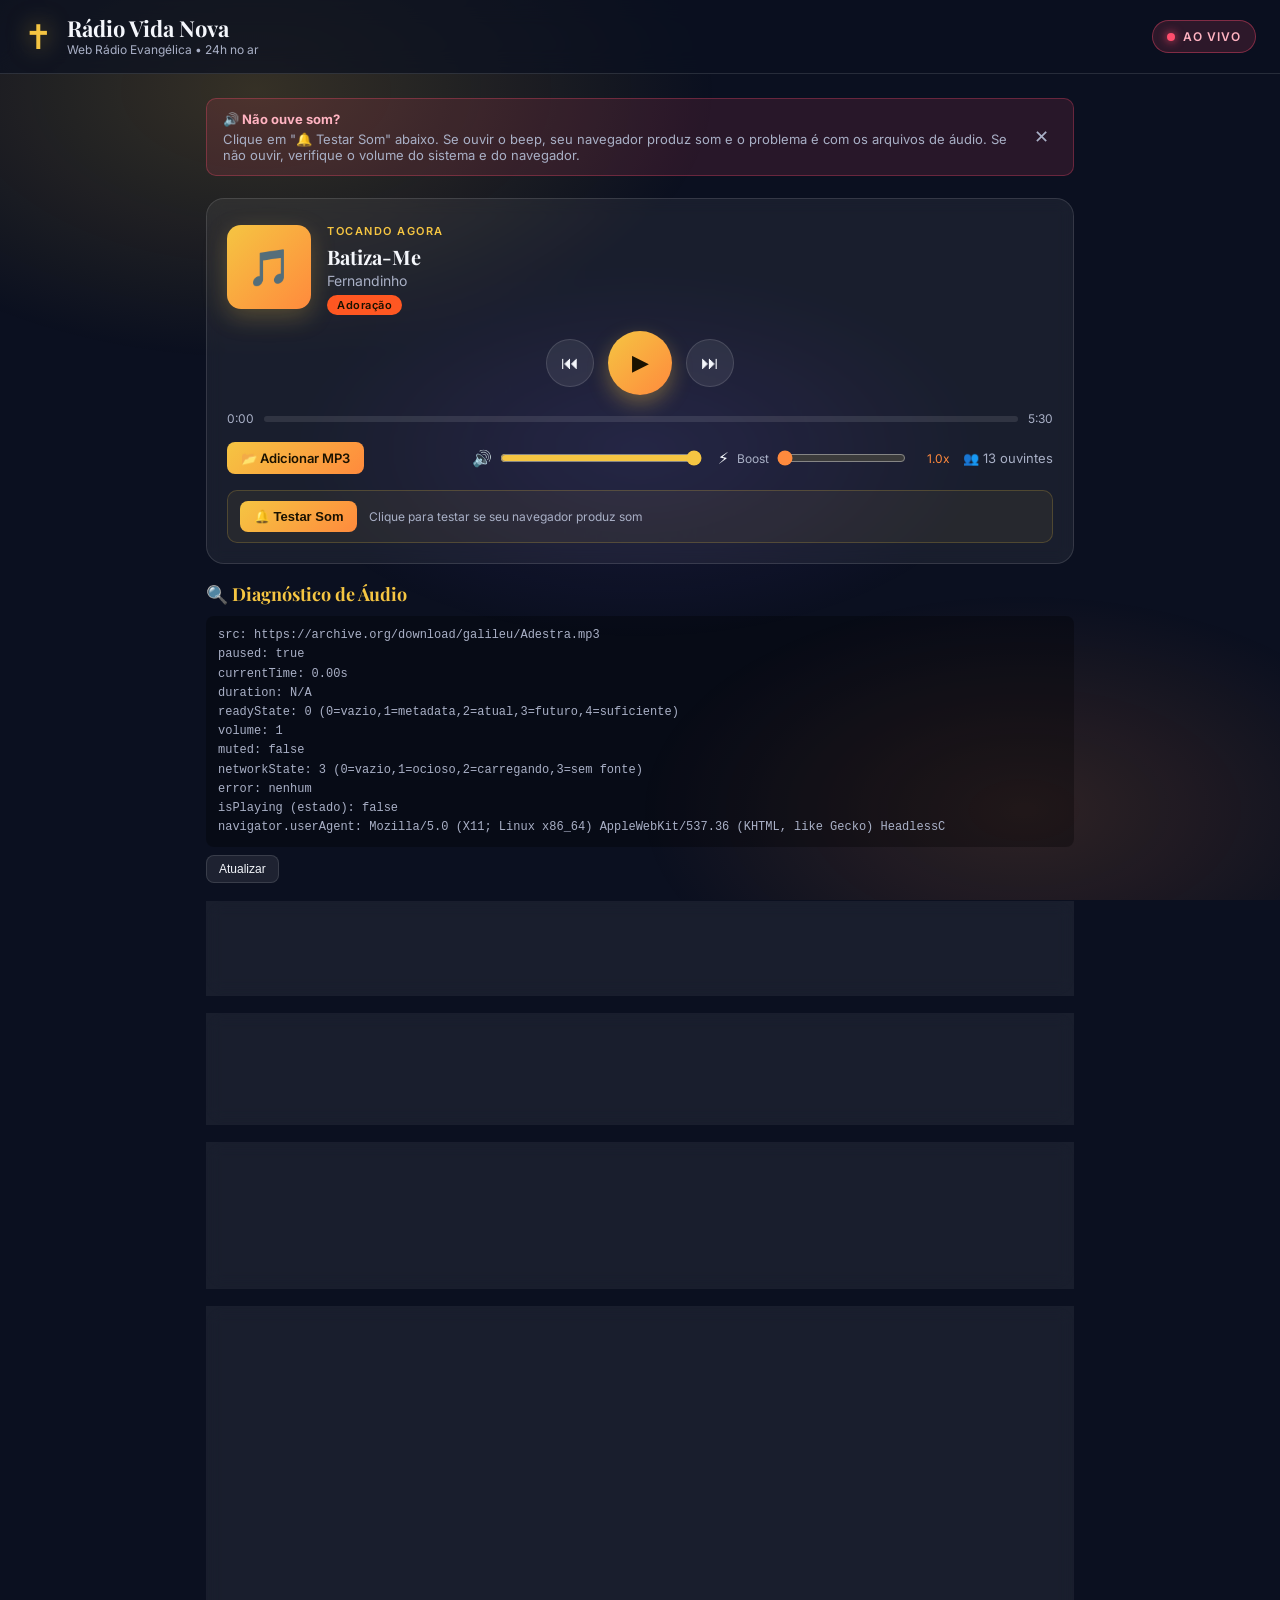
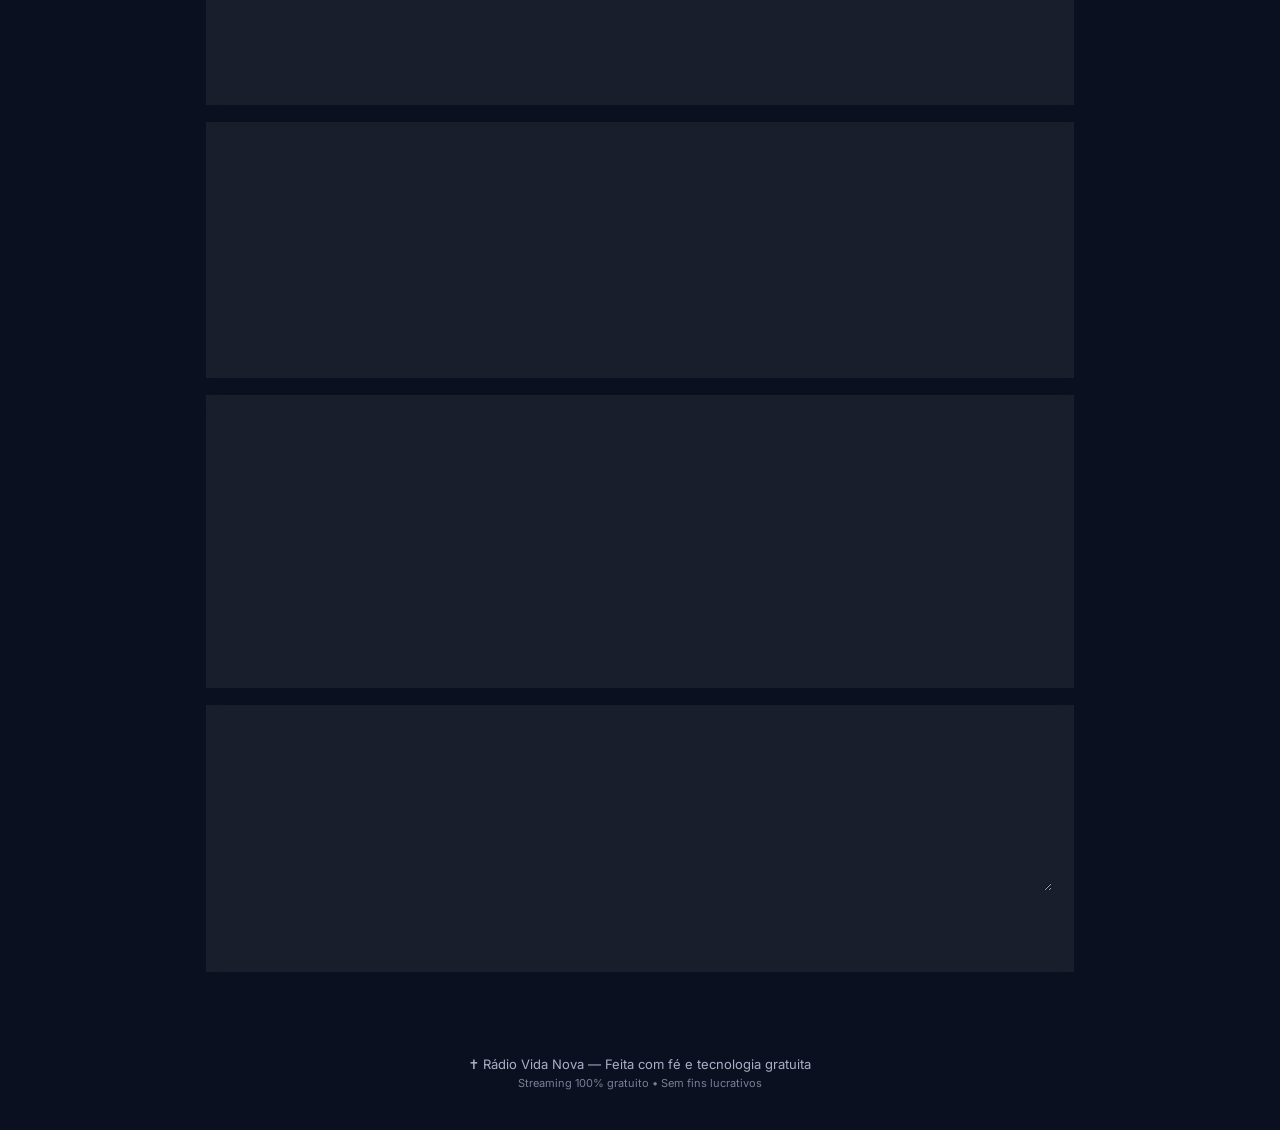
==== commit 8897f87d: "Adicionar cache-busting no script.js (v=3)" ====
--- a/index.html
+++ b/index.html
@@ -236,6 +236,6 @@
 
   <audio id="audio" preload="metadata" muted="false"></audio>
 
-  <script src="script.js"></script>
+  <script src="script.js?v=3"></script>
 </body>
 </html>
